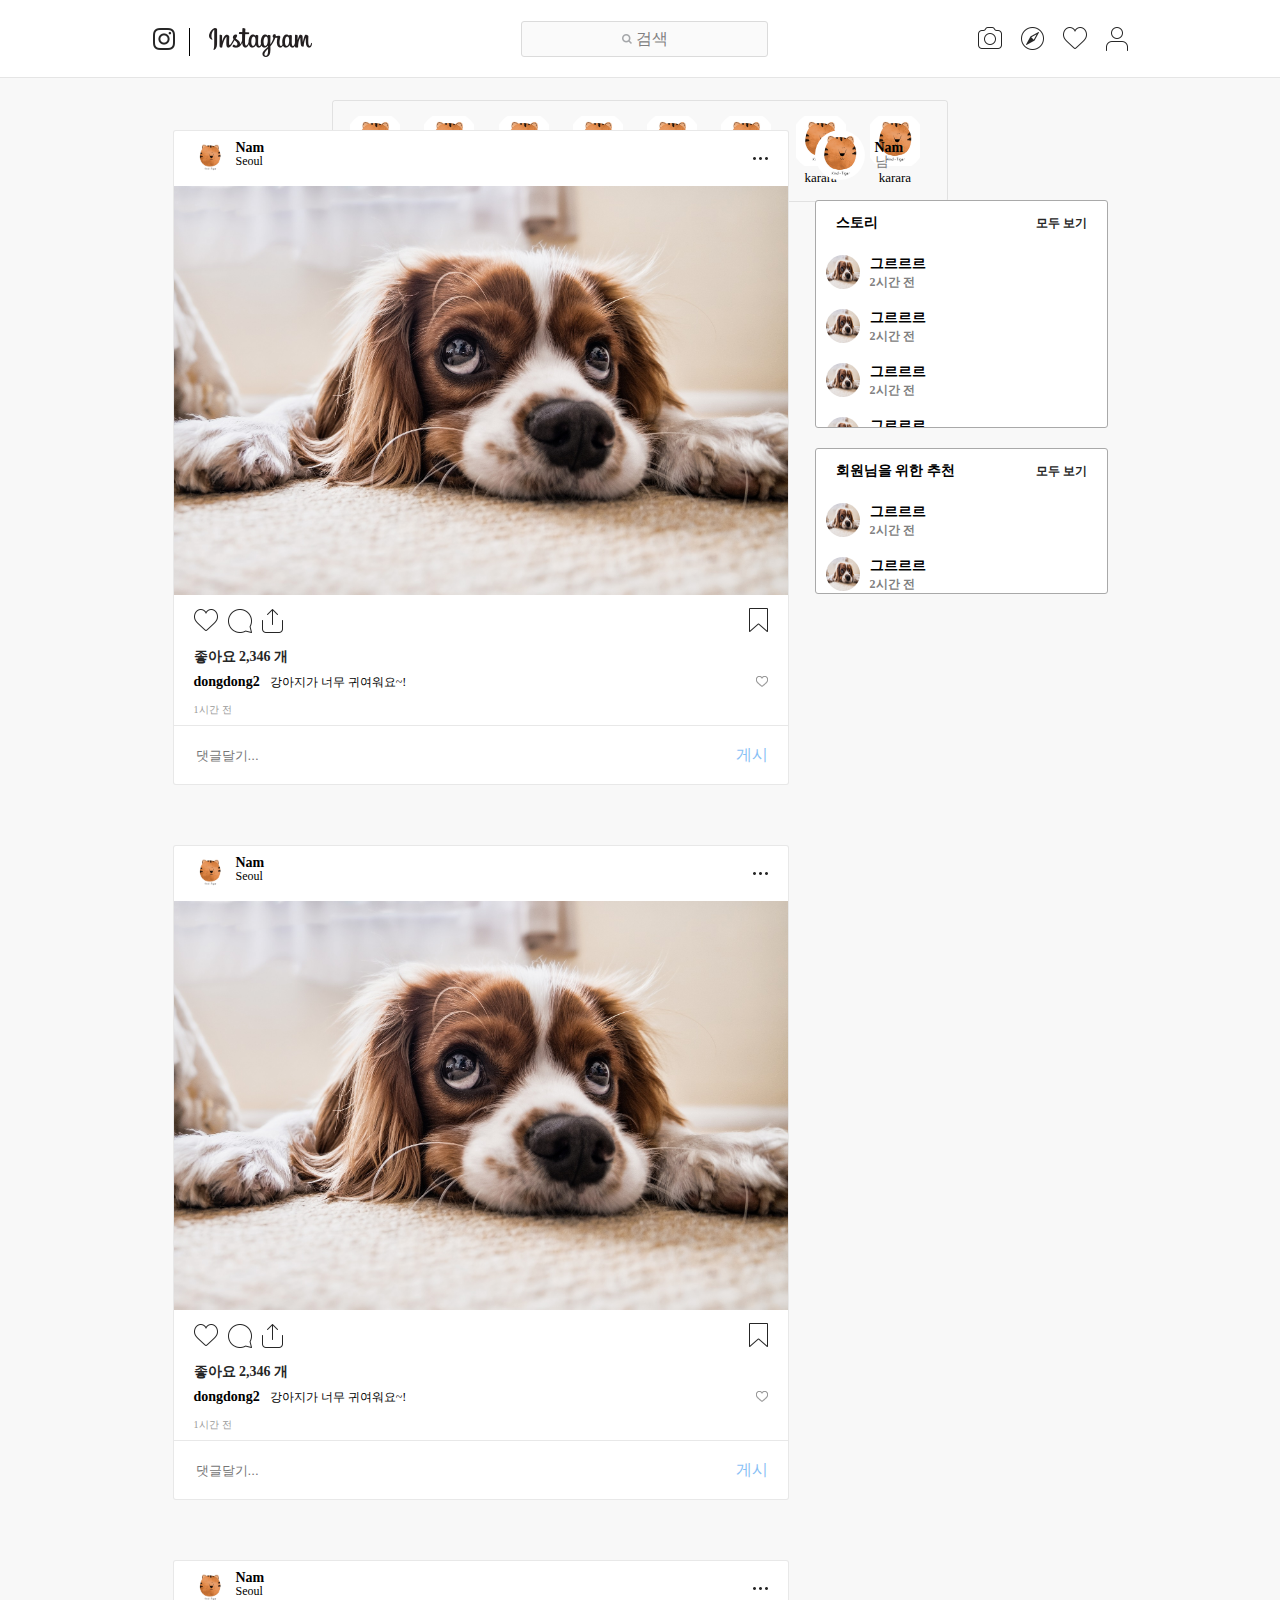
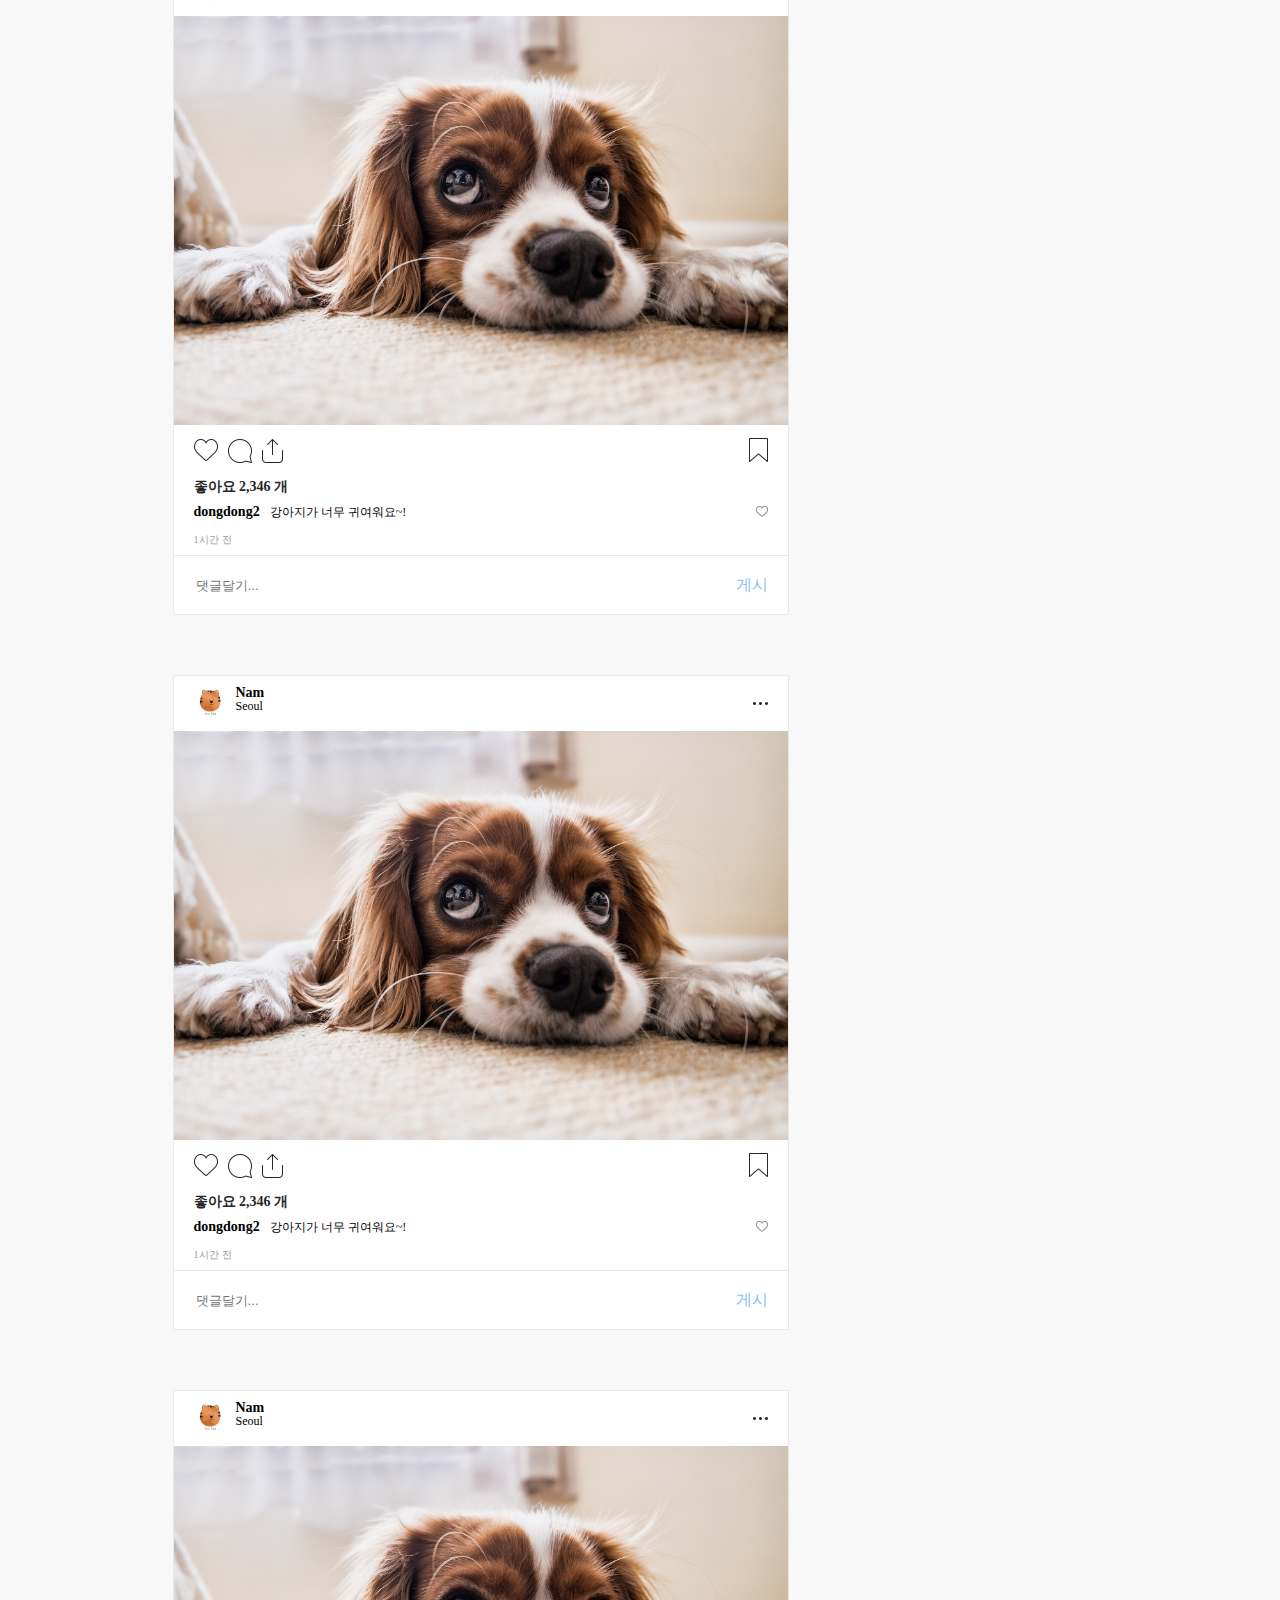
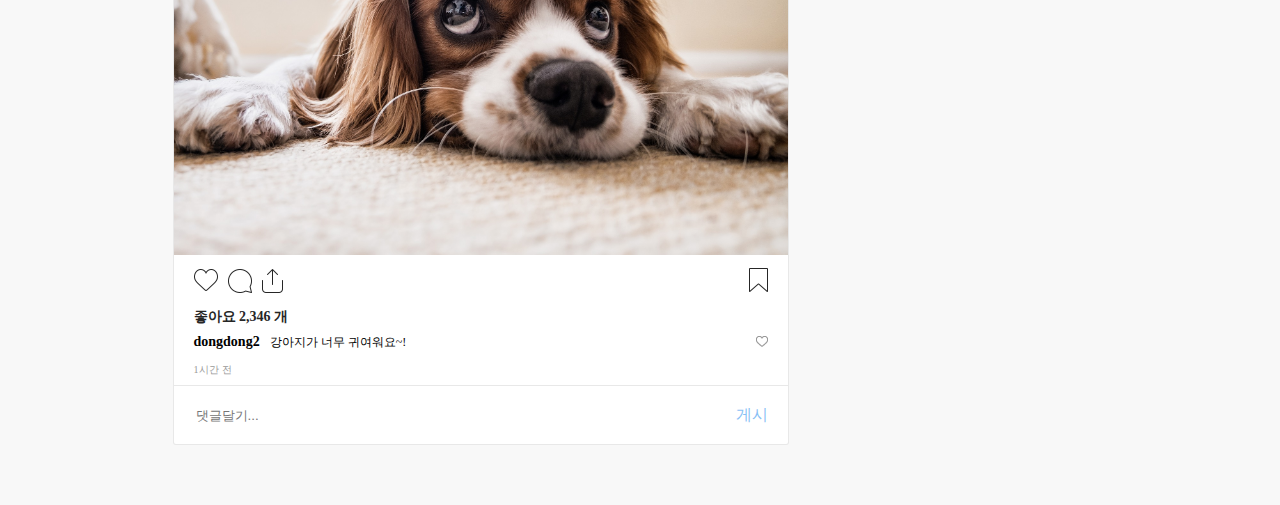
==== Insta_clone/index.html @ a02383d2 "create Insta Clone Example" ====
<!DOCTYPE html>
<html lang="en">
<head>
    <meta charset="UTF-8">
    <meta name="viewport"
          content="width=device-width, user-scalable=no, initial-scale=1.0, maximum-scale=1.0, minimum-scale=1.0">
    <title>Instagram Copy</title>

    <link rel="stylesheet" href="css/reset.css">
    <link rel="stylesheet" href="css/style.css">
    <script src="js/main.js"></script>

</head>
<body>

<section id="container">


    <header id="header">

        <section class="inner">

            <h1 class="logo">
                <a href="index.html">
                    <div class="sprite_insta_icon"></div>
                    <div class="sprite_write_logo"></div>

                </a>
            </h1>

            <div class="search_box">
                <input type="text" placeholder="검색" id="search-field">
                <div class="fake_field">
                    <span class="sprite_small_search_icon"></span>
                    <span>검색</span>
                </div>
            </div>
            <div class="right_icons">
                <div class="sprite_camera_icon"></div>
                <div class="sprite_compass_icon"></div>
                <div class="sprite_heart_icon_outline"></div>
                <div class="sprite_user_icon_outline"></div>
            </div>
        </section>
    </header>

    <div class="hidden_menu">
        <div class="scroll_inner">
            <div class="user">
                <div class="thumb_img"><img src="imgs/thumb.jpeg" alt="프로필사진"></div>
                <div class="id">karara</div>
            </div>
            <div class="user">
                <div class="thumb_img"><img src="imgs/thumb.jpeg" alt="프로필사진"></div>
                <div class="id">karara</div>
            </div>
            <div class="user">
                <div class="thumb_img"><img src="imgs/thumb.jpeg" alt="프로필사진"></div>
                <div class="id">karara</div>
            </div>
            <div class="user">
                <div class="thumb_img"><img src="imgs/thumb.jpeg" alt="프로필사진"></div>
                <div class="id">karara</div>
            </div>
            <div class="user">
                <div class="thumb_img"><img src="imgs/thumb.jpeg" alt="프로필사진"></div>
                <div class="id">karara</div>
            </div>
            <div class="user">
                <div class="thumb_img"><img src="imgs/thumb.jpeg" alt="프로필사진"></div>
                <div class="id">karara</div>
            </div>
            <div class="user">
                <div class="thumb_img"><img src="imgs/thumb.jpeg" alt="프로필사진"></div>
                <div class="id">karara</div>
            </div>
            <div class="user">
                <div class="thumb_img"><img src="imgs/thumb.jpeg" alt="프로필사진"></div>
                <div class="id">karara</div>
            </div>


        </div>
    </div>


    <section id="main_container">
        <div class="inner">

            <div class="contents_box">
                <article class="contents">

                    <header class="top">
                        <div class="user_container">
                            <div class="profile_img">
                                <img src="imgs/thumb.jpeg" alt="프로필이미지">
                            </div>
                            <div class="user_name">
                                <div class="nick_name m_text">Nam</div>
                                <div class="country s_text">Seoul</div>
                            </div>
                        </div>
                        <div class="sprite_more_icon"></div>
                    </header>

                    <div class="img_section">
                        <div class="trans_inner">
                            <img src="imgs/img_section/img01.jpg" alt="visual01">
                        </div>
                    </div>

                    <div class="bottom_icons">
                        <div class="left_icons">
                            <div class="heart_btn">
                                <div class="sprite_heart_icon_outline"></div>
                            </div>
                            <div class="sprite_bubble_icon"></div>
                            <div class="sprite_share_icon"></div>
                        </div>
                        <div class="right_icons">
                            <div class="sprite_bookmark_outline"></div>

                        </div>
                    </div>
                    <div class="likes m_text">
                        좋아요
                        <span class="count">2,346</span>
                        개
                    </div>

                    <div class="comment_container">
                        <div class="comment">
                            <div class="nick_name m_text">dongdong2</div>
                            <div class="s_text">강아지가 너무 귀여워요~!</div>
                        </div>
                        <div class="small_heart">
                            <div class="sprite_small_heart_icon_outline"></div>
                        </div>
                    </div>

                    <div class="timer"> 1시간 전</div>
                    <div class="commnet_field">
                        <input type="text" placeholder="댓글달기...">
                        <div class="upload_btn">게시</div>
                    </div>

                </article>
                <article class="contents">

                    <header class="top">
                        <div class="user_container">
                            <div class="profile_img">
                                <img src="imgs/thumb.jpeg" alt="프로필이미지">
                            </div>
                            <div class="user_name">
                                <div class="nick_name m_text">Nam</div>
                                <div class="country s_text">Seoul</div>
                            </div>
                        </div>
                        <div class="sprite_more_icon"></div>
                    </header>

                    <div class="img_section">
                        <div class="trans_inner">
                            <img src="imgs/img_section/img01.jpg" alt="visual01">
                        </div>
                    </div>

                    <div class="bottom_icons">
                        <div class="left_icons">
                            <div class="heart_btn">
                                <div class="sprite_heart_icon_outline"></div>
                            </div>
                            <div class="sprite_bubble_icon"></div>
                            <div class="sprite_share_icon"></div>
                        </div>
                        <div class="right_icons">
                            <div class="sprite_bookmark_outline"></div>

                        </div>
                    </div>
                    <div class="likes m_text">
                        좋아요
                        <span class="count">2,346</span>
                        개
                    </div>

                    <div class="comment_container">
                        <div class="comment">
                            <div class="nick_name m_text">dongdong2</div>
                            <div class="s_text">강아지가 너무 귀여워요~!</div>
                        </div>
                        <div class="small_heart">
                            <div class="sprite_small_heart_icon_outline"></div>
                        </div>
                    </div>

                    <div class="timer"> 1시간 전</div>
                    <div class="commnet_field">
                        <input type="text" placeholder="댓글달기...">
                        <div class="upload_btn">게시</div>
                    </div>

                </article>
                <article class="contents">

                    <header class="top">
                        <div class="user_container">
                            <div class="profile_img">
                                <img src="imgs/thumb.jpeg" alt="프로필이미지">
                            </div>
                            <div class="user_name">
                                <div class="nick_name m_text">Nam</div>
                                <div class="country s_text">Seoul</div>
                            </div>
                        </div>
                        <div class="sprite_more_icon"></div>
                    </header>

                    <div class="img_section">
                        <div class="trans_inner">
                            <img src="imgs/img_section/img01.jpg" alt="visual01">
                        </div>
                    </div>

                    <div class="bottom_icons">
                        <div class="left_icons">
                            <div class="heart_btn">
                                <div class="sprite_heart_icon_outline"></div>
                            </div>
                            <div class="sprite_bubble_icon"></div>
                            <div class="sprite_share_icon"></div>
                        </div>
                        <div class="right_icons">
                            <div class="sprite_bookmark_outline"></div>

                        </div>
                    </div>
                    <div class="likes m_text">
                        좋아요
                        <span class="count">2,346</span>
                        개
                    </div>

                    <div class="comment_container">
                        <div class="comment">
                            <div class="nick_name m_text">dongdong2</div>
                            <div class="s_text">강아지가 너무 귀여워요~!</div>
                        </div>
                        <div class="small_heart">
                            <div class="sprite_small_heart_icon_outline"></div>
                        </div>
                    </div>

                    <div class="timer"> 1시간 전</div>
                    <div class="commnet_field">
                        <input type="text" placeholder="댓글달기...">
                        <div class="upload_btn">게시</div>
                    </div>

                </article>
                <article class="contents">

                    <header class="top">
                        <div class="user_container">
                            <div class="profile_img">
                                <img src="imgs/thumb.jpeg" alt="프로필이미지">
                            </div>
                            <div class="user_name">
                                <div class="nick_name m_text">Nam</div>
                                <div class="country s_text">Seoul</div>
                            </div>
                        </div>
                        <div class="sprite_more_icon"></div>
                    </header>

                    <div class="img_section">
                        <div class="trans_inner">
                            <img src="imgs/img_section/img01.jpg" alt="visual01">
                        </div>
                    </div>

                    <div class="bottom_icons">
                        <div class="left_icons">
                            <div class="heart_btn">
                                <div class="sprite_heart_icon_outline"></div>
                            </div>
                            <div class="sprite_bubble_icon"></div>
                            <div class="sprite_share_icon"></div>
                        </div>
                        <div class="right_icons">
                            <div class="sprite_bookmark_outline"></div>

                        </div>
                    </div>
                    <div class="likes m_text">
                        좋아요
                        <span class="count">2,346</span>
                        개
                    </div>

                    <div class="comment_container">
                        <div class="comment">
                            <div class="nick_name m_text">dongdong2</div>
                            <div class="s_text">강아지가 너무 귀여워요~!</div>
                        </div>
                        <div class="small_heart">
                            <div class="sprite_small_heart_icon_outline"></div>
                        </div>
                    </div>

                    <div class="timer"> 1시간 전</div>
                    <div class="commnet_field">
                        <input type="text" placeholder="댓글달기...">
                        <div class="upload_btn">게시</div>
                    </div>

                </article>
                <article class="contents">

                    <header class="top">
                        <div class="user_container">
                            <div class="profile_img">
                                <img src="imgs/thumb.jpeg" alt="프로필이미지">
                            </div>
                            <div class="user_name">
                                <div class="nick_name m_text">Nam</div>
                                <div class="country s_text">Seoul</div>
                            </div>
                        </div>
                        <div class="sprite_more_icon"></div>
                    </header>

                    <div class="img_section">
                        <div class="trans_inner">
                            <img src="imgs/img_section/img01.jpg" alt="visual01">
                        </div>
                    </div>

                    <div class="bottom_icons">
                        <div class="left_icons">
                            <div class="heart_btn">
                                <div class="sprite_heart_icon_outline"></div>
                            </div>
                            <div class="sprite_bubble_icon"></div>
                            <div class="sprite_share_icon"></div>
                        </div>
                        <div class="right_icons">
                            <div class="sprite_bookmark_outline"></div>

                        </div>
                    </div>
                    <div class="likes m_text">
                        좋아요
                        <span class="count">2,346</span>
                        개
                    </div>

                    <div class="comment_container">
                        <div class="comment">
                            <div class="nick_name m_text">dongdong2</div>
                            <div class="s_text">강아지가 너무 귀여워요~!</div>
                        </div>
                        <div class="small_heart">
                            <div class="sprite_small_heart_icon_outline"></div>
                        </div>
                    </div>

                    <div class="timer"> 1시간 전</div>
                    <div class="commnet_field">
                        <input type="text" placeholder="댓글달기...">
                        <div class="upload_btn">게시</div>
                    </div>

                </article>
            </div>

            <div class="side_box">
                <div class="user_profile">
                    <div class="profile_thumb">
                        <img src="imgs/thumb.jpeg" alt="프로필사진">
                    </div>
                    <div class="detail">
                        <div class="id m_text">Nam</div>
                        <div class="ko_name">남</div>
                    </div>

                </div>
                <article class="story">
                    <header class="story_header">
                        <div>스토리</div>
                        <div class="more">모두 보기</div>
                    </header>
                    <div class="scroll_inner">
                        <div class="thumb_user">
                            <div class="profile_thumb">
                                <img src="imgs/thumb02.jpg" alt="프로필사진">
                            </div>
                            <div class="detail">
                                <div class="id">그르르르</div>
                                <div class="time">2시간 전</div>
                            </div>
                        </div>
                        <div class="thumb_user">
                            <div class="profile_thumb">
                                <img src="imgs/thumb02.jpg" alt="프로필사진">
                            </div>
                            <div class="detail">
                                <div class="id">그르르르</div>
                                <div class="time">2시간 전</div>
                            </div>
                        </div>
                        <div class="thumb_user">
                            <div class="profile_thumb">
                                <img src="imgs/thumb02.jpg" alt="프로필사진">
                            </div>
                            <div class="detail">
                                <div class="id">그르르르</div>
                                <div class="time">2시간 전</div>
                            </div>
                        </div>
                        <div class="thumb_user">
                            <div class="profile_thumb">
                                <img src="imgs/thumb02.jpg" alt="프로필사진">
                            </div>
                            <div class="detail">
                                <div class="id">그르르르</div>
                                <div class="time">2시간 전</div>
                            </div>
                        </div>
                        <div class="thumb_user">
                            <div class="profile_thumb">
                                <img src="imgs/thumb02.jpg" alt="프로필사진">
                            </div>
                            <div class="detail">
                                <div class="id">그르르르</div>
                                <div class="time">2시간 전</div>
                            </div>
                        </div>
                    </div>

                </article>
                <article class="recommend">
                    <header class="reco_header">
                        <div>회원님을 위한 추천 </div>
                        <div class="more"> 모두 보기</div>
                    </header>
                    <div class="scroll_inner2">
                        <div class="thumb_user">
                            <div class="profile_thumb">
                                <img src="imgs/thumb02.jpg" alt="프로필사진">
                            </div>
                            <div class="detail">
                                <div class="id">그르르르</div>
                                <div class="time">2시간 전</div>
                            </div>
                        </div>
                        <div class="thumb_user">
                            <div class="profile_thumb">
                                <img src="imgs/thumb02.jpg" alt="프로필사진">
                            </div>
                            <div class="detail">
                                <div class="id">그르르르</div>
                                <div class="time">2시간 전</div>
                            </div>
                        </div>
                </article>
            </div>
        </div>
    </section>





</section>







</body>
</html>
---- Insta_clone/css/style.css ----
a{
    color: #000000;
    text-decoration:none;

}


.sprite_insta_icon {
    display: inline-block;
    background: url('../imgs/background01.png') no-repeat -53px -235px;
    width: 22px;
    height: 22px;
}

.sprite_write_logo {
    display: inline-block;
    background: url('../imgs/background01.png') no-repeat -94px -72px;
    width: 103px;
    height: 29px;
}

.sprite_compass_icon {
    display: inline-block;
    background: url('../imgs/background01.png') no-repeat -130px -286px;
    width: 23px;
    height: 23px;
}

.sprite_user_icon_outline {
    display: inline-block;
    background: url('../imgs/background01.png') no-repeat -272px -182px;
    width: 22px;
    height: 24px;
}

.sprite_heart_icon_outline {
    display: inline-block;
    background: url('../imgs/background01.png') no-repeat -52px -261px;
    width: 24px;
    height: 22px;
}

.sprite_small_search_icon {
    display: inline-block;
    background: url('../imgs/background01.png') no-repeat -337px -246px;
    width: 10px;
    height: 10px;
}

.sprite_more_icon {
    display: inline-block;
    background: url('../imgs/background01.png') no-repeat -301px -218px;
    width: 15px;
    height: 3px;
}

.sprite_bubble_icon {
    display: inline-block;
    background: url('../imgs/background01.png') no-repeat -239px -202px;
    width: 24px;
    height: 24px;
}

.sprite_share_icon {
    display: inline-block;
    background: url('../imgs/background01.png') no-repeat -324px -52px;
    width: 21px;
    height: 24px;
}

.sprite_bookmark_outline {
    display: inline-block;
    background: url('../imgs/background01.png') no-repeat -237px -286px;
    width: 19px;
    height: 24px;
}
.sprite_bookmark_outline.on {
    background: url('../imgs/background01.png') no-repeat -159px -286px;
    width: 19px;
    height: 24px;
}

.sprite_small_heart_icon_outline {
    display: inline-block;
    background: url('../imgs/background01.png') no-repeat -323px -274px;
    width: 12px;
    height: 11px;
}

.sprite_camera_icon {
    display: inline-block;
    background: url('../imgs/background01.png') no-repeat -271px -104px;
    width: 24px;
    height: 22px;
}

.sprite_insta_big_logo {
    display: inline-block;
    background: url('../imgs/background02.png') no-repeat -98px -150px;
    width: 175px;
    height: 51px;
}

.sprite_plus_icon {
    display: inline-block;
    background: url('../imgs/background01.png') no-repeat -187px -202px;
    width: 23px;
    height: 23px;
}

.m_text {
    font-size: 14px;
    font-weight: bold;
}

.s_text {
    font-size: 12px;
}
/*-------------------------------------//icons*/
body {
    background: #f8f8f8;
}

#header {
    width: 100%;
    position: absolute;
    left: 0;
    top: 0;
    z-index: 9999;
    border-bottom: 1px solid rgba(0, 0, 0, 0.1);
    background: white;
}

#header .inner {
    width: 975px;
    height: 77px;
    margin: 0 auto;
    /*position: relative;*/
    display: flex;
    justify-content: space-between;
    align-items: center;
    /*transition: all 0.4s 0.2s ease;*/
}

#header .inner .logo .sprite_insta_icon {
    position: relative;
    margin-right: 30px;
}

#header .inner .logo .sprite_insta_icon:after {
    content:'';
    width: 1px;
    height: 28px;
    background: #000;
    position: absolute;
    right: -15px;
    top: 0;
}

#header .inner .logo div {
    vertical-align: middle;
}

#header .inner .logo div:nth-child(2){
    transform:translateY(4px);
}

#header .search_box{
    position: relative;
}

#search-field {
    width: 185px;
    height: 28px;
    background: #fafafa;
    border: solid 1px #dbdbdb;
    border-radius: 3px;
    padding: 3px 30px;
    color: #999;
    font-weight: 400;
    text-align: center;
    font-size: 14px;
    outline: none;

}
#search-field::placeholder{
    font-size: 0;
}
#search-field:focus::placeholder{
    font-size: 14px;
}

#header .search_box .fake_field {
    position: absolute;
    left: 50%;
    top: 50%;
    transform: translate(-50%, -50%);
    pointer-events: none;
    color: gray;
}
#search-field:focus ~ .fake_field > span:nth-child(1){
    transform:translateX(-50px);
}
#search-field:focus ~ .fake_field > span:nth-child(2){
    display: none;
}

#header .right_icons  {
    width: 150px;
    display: flex;
    justify-content: space-between;
}

#main_container {
    padding-top: 130px;
    display: flex;
    justify-content: center;

}

#main_container .inner {
    width: 935px;
    /*height: 500px;*/
    /*background: red;*/
    position: relative;
}

.contents_box{

}

.contents{
    width:614px;
    /*height: 500px;*/
    border: 1px solid rgba(0,0,0,0.09);
    border-radius: 3px;
    margin-bottom: 60px;
    background: white;
}

.contents .top {
    display: flex;
    justify-content: space-between;
    align-items: center;
    padding: 10px 20px;


}

.contents .top .profile_img img {
    width :32px;
    height: 32px;
    border-radius: 50%;
    overflow: hidden;
    margin-right: 10px;
}

.contents .top .profile_img {
    width :100%
}

.contents .top .user_container {
    display: flex;
}

.contents .img_section {
    overflow: hidden;
}

.contents .img_section img {
    width: 100%;
}

.contents .bottom_icons {
    display: flex;
    justify-content: space-between;
    align-items: center;
    padding: 10px 20px;
}

.contents .bottom_icons .left_icons {
    display: flex;
}

.contents .bottom_icons .left_icons > div{
    margin-right: 10px;
    cursor: pointer;
}

.contents .bottom_icons .right_icons > div{
    cursor: pointer;
}

.contents .likes{
    padding: 5px 20px;
    color:#262626;
}

.contents .comment_container {
    display: flex;
    justify-content: space-between;
    align-items: center;
    padding: 5px 20px;
}

.contents .comment_container .comment {
    display: flex;
    align-items: center;

}

.contents .comment_container .comment .nick_name {
    margin-right: 10px;
}

.contents .timer {
    font-size: 10px;
    letter-spacing: 0.2px;
    color:#999;
    border-bottom: 1px solid rgba(0,0,0,0.09);
    padding: 10px 20px;
}

.contents .commnet_field {
    min-height: 56px;
    padding: 0px 20px;
    position: relative;
}

.contents .commnet_field input {
    width: 100%;
    height: 56px;
    border: none;
    outline: none;
    background: transparent;
}
.contents .commnet_field input:focus ~ .upload_btn {
    pointer-events: initial;
    opacity: 1;

}

.contents .commnet_field  .upload_btn {
    color:#3897f0;
    position: absolute;
    right: 20px;
    top: 50%;
    transform: translateY(-50%);
    cursor: pointer;
    pointer-events: none;
    opacity: 0.6;
}

.side_box {
    width: 293px;
    /*height: 300px;*/
    /*background: #e5c9c9;*/
    position: absolute;
    right: 0;
    top: 0;
}

.side_box .profile_thumb {
    width : 50px;
    height: 50px;
    border-radius: 50%;
    overflow: hidden;
    margin-right: 10px;
}

.side_box .profile_thumb img {
    width: 100%;
    height: 100%;
}

.side_box .user_profile {
    display: flex;
    align-items: center;
    font-size: 14px;
    color: black;
    margin-bottom: 20px;
}

.side_box .user_profile .ko_name {
    color: gray;

}

.side_box > article {
    border: 1px solid rgba(0,0,0,0.9);
    border-color: darkgrey;
    border-radius: 3px;
    margin-bottom: 20px;
    width: 291px;
    font-size: 14px;
    color: black;
    font-weight: bold;
    background: white;
}

.side_box > article > header {
    display: flex;
    align-items: center;
    justify-content: space-between;
    padding: 15px 20px;
}

.side_box > article > header .more {
    font-size: 12px;
    color: #262626;
    cursor: pointer;

}
.side_box .thumb_user .detail .id {
    margin-bottom: 5px;
}

.side_box .thumb_user {
    display: flex;
    align-items: center;
    font-size: 14px;
    color: black;
    padding: 10px 10px;
}

.side_box .thumb_user .profile_thumb {
    width: 34px;
    height: 34px;
}

.side_box .thumb_user .time{
    color: gray;
    font-size: 12px;

}

.side_box .scroll_inner {
    height: 182px;
    overflow-x: hidden;
    overflow-y: auto;
}

.side_box .scroll_inner2 {
    height: 100px;
    overflow-x: hidden;
    overflow-y: auto;
}

.hidden_menu {
    width: 614px;
    height: 100px;
    /*background: red;*/
    position: absolute;
    left: 50%;
    transform: translateX(-50%);
    top: 100px;
    overflow: hidden;
    border-radius: 3px;
    border: 1px solid rgba(0,0,0,0.09)

}

.hidden_menu .scroll_inner {
    height: 100px;
    width: auto;
    overflow-x: auto;
    overflow-y: hidden;
    display: flex;
    align-items: center;
    padding: 0 10px;
}

.hidden_menu .scroll_inner .user {
    width: 80px;
    height: 80px;
    display: flex;
    flex-direction: column;
    align-items: center;
    margin-right: 10px;
    font-size: 13px;
}

.hidden_menu .thumb_img {
    width: 50px;
    height: 50px;
    border-radius: 70%;
    overflow: hidden;
    padding: 5px

}

.hidden_menu .thumb_img img {
    width :100%;
    height: 100%;
}

@media screen and (max-width:1000px) {

    #header .inner {
        width: 97.5%;
    }
    #main_container {
        padding-top: 200px;
    }
    #main_container .inner {
        width: 93.5%;
    }
    .contents_box {
        display: flex;
        flex-direction: column;
        align-items: center;
    }
    .side_box {
        display: none;
    }
}

@media screen and (max-width: 650px) {

    #header .search_box {
        display: none;
    }

}
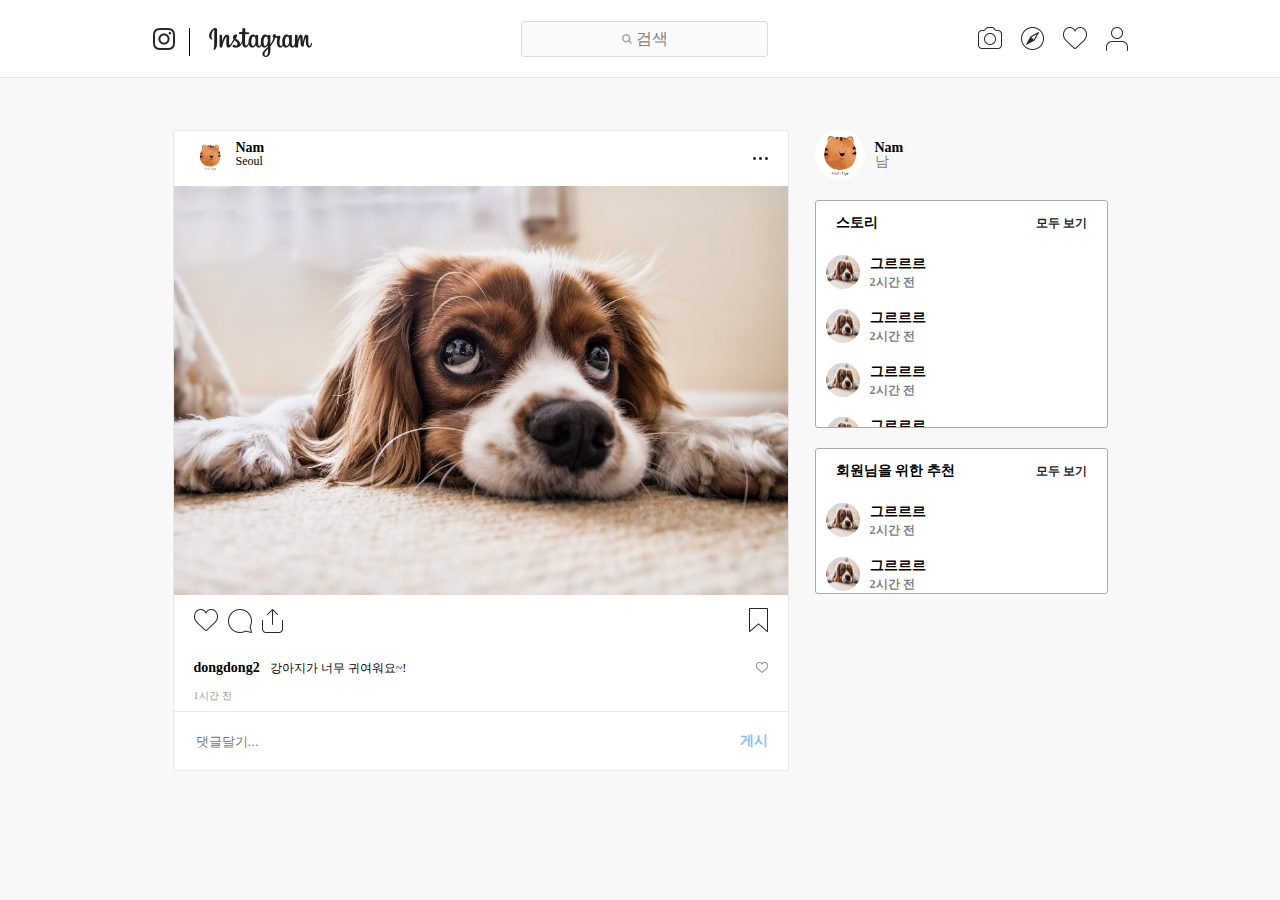
==== commit c135c4ee: "Create GUI project" ====
--- a/Insta_clone/index.html
+++ b/Insta_clone/index.html
@@ -8,7 +8,7 @@
 
     <link rel="stylesheet" href="css/reset.css">
     <link rel="stylesheet" href="css/style.css">
-    <script src="js/main.js"></script>
+
 
 </head>
 <body>
@@ -112,20 +112,19 @@
                     <div class="bottom_icons">
                         <div class="left_icons">
                             <div class="heart_btn">
-                                <div class="sprite_heart_icon_outline"></div>
+                                <div class="sprite_heart_icon_outline" data-name="heartbeat"></div>
                             </div>
                             <div class="sprite_bubble_icon"></div>
                             <div class="sprite_share_icon"></div>
                         </div>
                         <div class="right_icons">
-                            <div class="sprite_bookmark_outline"></div>
+                            <div class="sprite_bookmark_outline" data-name="bookmark"></div>
 
                         </div>
                     </div>
                     <div class="likes m_text">
-                        좋아요
-                        <span class="count">2,346</span>
-                        개
+                        <span id="like-count-37"></span>
+                        <span id="bookmark-count-37"></span>
                     </div>
 
                     <div class="comment_container">
@@ -139,240 +138,15 @@
                     </div>
 
                     <div class="timer"> 1시간 전</div>
-                    <div class="commnet_field">
+
+                    <div class="comment_field" id="add-comment-post-37">
                         <input type="text" placeholder="댓글달기...">
-                        <div class="upload_btn">게시</div>
+                        <div class="upload_btn m_text" data-name="comment" >게시</div>
                     </div>
 
                 </article>
-                <article class="contents">
-
-                    <header class="top">
-                        <div class="user_container">
-                            <div class="profile_img">
-                                <img src="imgs/thumb.jpeg" alt="프로필이미지">
-                            </div>
-                            <div class="user_name">
-                                <div class="nick_name m_text">Nam</div>
-                                <div class="country s_text">Seoul</div>
-                            </div>
-                        </div>
-                        <div class="sprite_more_icon"></div>
-                    </header>
-
-                    <div class="img_section">
-                        <div class="trans_inner">
-                            <img src="imgs/img_section/img01.jpg" alt="visual01">
-                        </div>
-                    </div>
-
-                    <div class="bottom_icons">
-                        <div class="left_icons">
-                            <div class="heart_btn">
-                                <div class="sprite_heart_icon_outline"></div>
-                            </div>
-                            <div class="sprite_bubble_icon"></div>
-                            <div class="sprite_share_icon"></div>
-                        </div>
-                        <div class="right_icons">
-                            <div class="sprite_bookmark_outline"></div>
-
-                        </div>
-                    </div>
-                    <div class="likes m_text">
-                        좋아요
-                        <span class="count">2,346</span>
-                        개
-                    </div>
-
-                    <div class="comment_container">
-                        <div class="comment">
-                            <div class="nick_name m_text">dongdong2</div>
-                            <div class="s_text">강아지가 너무 귀여워요~!</div>
-                        </div>
-                        <div class="small_heart">
-                            <div class="sprite_small_heart_icon_outline"></div>
-                        </div>
-                    </div>
-
-                    <div class="timer"> 1시간 전</div>
-                    <div class="commnet_field">
-                        <input type="text" placeholder="댓글달기...">
-                        <div class="upload_btn">게시</div>
-                    </div>
-
-                </article>
-                <article class="contents">
-
-                    <header class="top">
-                        <div class="user_container">
-                            <div class="profile_img">
-                                <img src="imgs/thumb.jpeg" alt="프로필이미지">
-                            </div>
-                            <div class="user_name">
-                                <div class="nick_name m_text">Nam</div>
-                                <div class="country s_text">Seoul</div>
-                            </div>
-                        </div>
-                        <div class="sprite_more_icon"></div>
-                    </header>
-
-                    <div class="img_section">
-                        <div class="trans_inner">
-                            <img src="imgs/img_section/img01.jpg" alt="visual01">
-                        </div>
-                    </div>
-
-                    <div class="bottom_icons">
-                        <div class="left_icons">
-                            <div class="heart_btn">
-                                <div class="sprite_heart_icon_outline"></div>
-                            </div>
-                            <div class="sprite_bubble_icon"></div>
-                            <div class="sprite_share_icon"></div>
-                        </div>
-                        <div class="right_icons">
-                            <div class="sprite_bookmark_outline"></div>
-
-                        </div>
-                    </div>
-                    <div class="likes m_text">
-                        좋아요
-                        <span class="count">2,346</span>
-                        개
-                    </div>
-
-                    <div class="comment_container">
-                        <div class="comment">
-                            <div class="nick_name m_text">dongdong2</div>
-                            <div class="s_text">강아지가 너무 귀여워요~!</div>
-                        </div>
-                        <div class="small_heart">
-                            <div class="sprite_small_heart_icon_outline"></div>
-                        </div>
-                    </div>
-
-                    <div class="timer"> 1시간 전</div>
-                    <div class="commnet_field">
-                        <input type="text" placeholder="댓글달기...">
-                        <div class="upload_btn">게시</div>
-                    </div>
-
-                </article>
-                <article class="contents">
-
-                    <header class="top">
-                        <div class="user_container">
-                            <div class="profile_img">
-                                <img src="imgs/thumb.jpeg" alt="프로필이미지">
-                            </div>
-                            <div class="user_name">
-                                <div class="nick_name m_text">Nam</div>
-                                <div class="country s_text">Seoul</div>
-                            </div>
-                        </div>
-                        <div class="sprite_more_icon"></div>
-                    </header>
-
-                    <div class="img_section">
-                        <div class="trans_inner">
-                            <img src="imgs/img_section/img01.jpg" alt="visual01">
-                        </div>
-                    </div>
-
-                    <div class="bottom_icons">
-                        <div class="left_icons">
-                            <div class="heart_btn">
-                                <div class="sprite_heart_icon_outline"></div>
-                            </div>
-                            <div class="sprite_bubble_icon"></div>
-                            <div class="sprite_share_icon"></div>
-                        </div>
-                        <div class="right_icons">
-                            <div class="sprite_bookmark_outline"></div>
-
-                        </div>
-                    </div>
-                    <div class="likes m_text">
-                        좋아요
-                        <span class="count">2,346</span>
-                        개
-                    </div>
-
-                    <div class="comment_container">
-                        <div class="comment">
-                            <div class="nick_name m_text">dongdong2</div>
-                            <div class="s_text">강아지가 너무 귀여워요~!</div>
-                        </div>
-                        <div class="small_heart">
-                            <div class="sprite_small_heart_icon_outline"></div>
-                        </div>
-                    </div>
-
-                    <div class="timer"> 1시간 전</div>
-                    <div class="commnet_field">
-                        <input type="text" placeholder="댓글달기...">
-                        <div class="upload_btn">게시</div>
-                    </div>
-
-                </article>
-                <article class="contents">
-
-                    <header class="top">
-                        <div class="user_container">
-                            <div class="profile_img">
-                                <img src="imgs/thumb.jpeg" alt="프로필이미지">
-                            </div>
-                            <div class="user_name">
-                                <div class="nick_name m_text">Nam</div>
-                                <div class="country s_text">Seoul</div>
-                            </div>
-                        </div>
-                        <div class="sprite_more_icon"></div>
-                    </header>
-
-                    <div class="img_section">
-                        <div class="trans_inner">
-                            <img src="imgs/img_section/img01.jpg" alt="visual01">
-                        </div>
-                    </div>
-
-                    <div class="bottom_icons">
-                        <div class="left_icons">
-                            <div class="heart_btn">
-                                <div class="sprite_heart_icon_outline"></div>
-                            </div>
-                            <div class="sprite_bubble_icon"></div>
-                            <div class="sprite_share_icon"></div>
-                        </div>
-                        <div class="right_icons">
-                            <div class="sprite_bookmark_outline"></div>
-
-                        </div>
-                    </div>
-                    <div class="likes m_text">
-                        좋아요
-                        <span class="count">2,346</span>
-                        개
-                    </div>
-
-                    <div class="comment_container">
-                        <div class="comment">
-                            <div class="nick_name m_text">dongdong2</div>
-                            <div class="s_text">강아지가 너무 귀여워요~!</div>
-                        </div>
-                        <div class="small_heart">
-                            <div class="sprite_small_heart_icon_outline"></div>
-                        </div>
-                    </div>
-
-                    <div class="timer"> 1시간 전</div>
-                    <div class="commnet_field">
-                        <input type="text" placeholder="댓글달기...">
-                        <div class="upload_btn">게시</div>
-                    </div>
-
-                </article>
+
+                
             </div>
 
             <div class="side_box">
@@ -479,7 +253,9 @@
 
 
 
-
-
+<script
+  src="https://code.jquery.com/jquery-1.12.4.js" ></script>
+<script src="js/main.js"></script>
 </body>
-</html>+</html>
+
--- a/Insta_clone/css/style.css
+++ b/Insta_clone/css/style.css
@@ -132,6 +132,10 @@
     background: white;
 }
 
+#header.on {
+    position:fixed;
+}
+
 #header .inner {
     width: 975px;
     height: 77px;
@@ -140,7 +144,11 @@
     display: flex;
     justify-content: space-between;
     align-items: center;
-    /*transition: all 0.4s 0.2s ease;*/
+    transition: all 0.5s;
+}
+
+#header.on .inner {
+    height: 52px;
 }
 
 #header .inner .logo .sprite_insta_icon {
@@ -292,6 +300,10 @@
     cursor: pointer;
 }
 
+.heart_btn .sprite_heart_icon_outline.on {
+    background: url("../imgs/background01.png") no-repeat -26px -261px;
+}
+
 .contents .likes{
     padding: 5px 20px;
     color:#262626;
@@ -322,26 +334,26 @@
     padding: 10px 20px;
 }
 
-.contents .commnet_field {
+.contents .comment_field {
     min-height: 56px;
     padding: 0px 20px;
     position: relative;
 }
 
-.contents .commnet_field input {
+.contents .comment_field input {
     width: 100%;
     height: 56px;
     border: none;
     outline: none;
     background: transparent;
 }
-.contents .commnet_field input:focus ~ .upload_btn {
+.contents .comment_field input:focus ~ .upload_btn {
     pointer-events: initial;
     opacity: 1;
 
 }
 
-.contents .commnet_field  .upload_btn {
+.contents .comment_field  .upload_btn {
     color:#3897f0;
     position: absolute;
     right: 20px;
@@ -359,6 +371,12 @@
     position: absolute;
     right: 0;
     top: 0;
+}
+
+.side_box.on {
+    position: fixed;
+    top: 80px;
+    transition: all 1s;
 }
 
 .side_box .profile_thumb {
@@ -457,7 +475,8 @@
     top: 100px;
     overflow: hidden;
     border-radius: 3px;
-    border: 1px solid rgba(0,0,0,0.09)
+    border: 1px solid rgba(0,0,0,0.09);
+    display: none;
 
 }
 
@@ -479,6 +498,7 @@
     align-items: center;
     margin-right: 10px;
     font-size: 13px;
+    justify-content: space-between;
 }
 
 .hidden_menu .thumb_img {
@@ -514,6 +534,10 @@
     .side_box {
         display: none;
     }
+
+    .hidden_menu {
+        display: block;
+    }
 }
 
 @media screen and (max-width: 650px) {
@@ -522,4 +546,8 @@
         display: none;
     }
 
+    .hidden_menu {
+        width: 95%;
+    }
+
 }